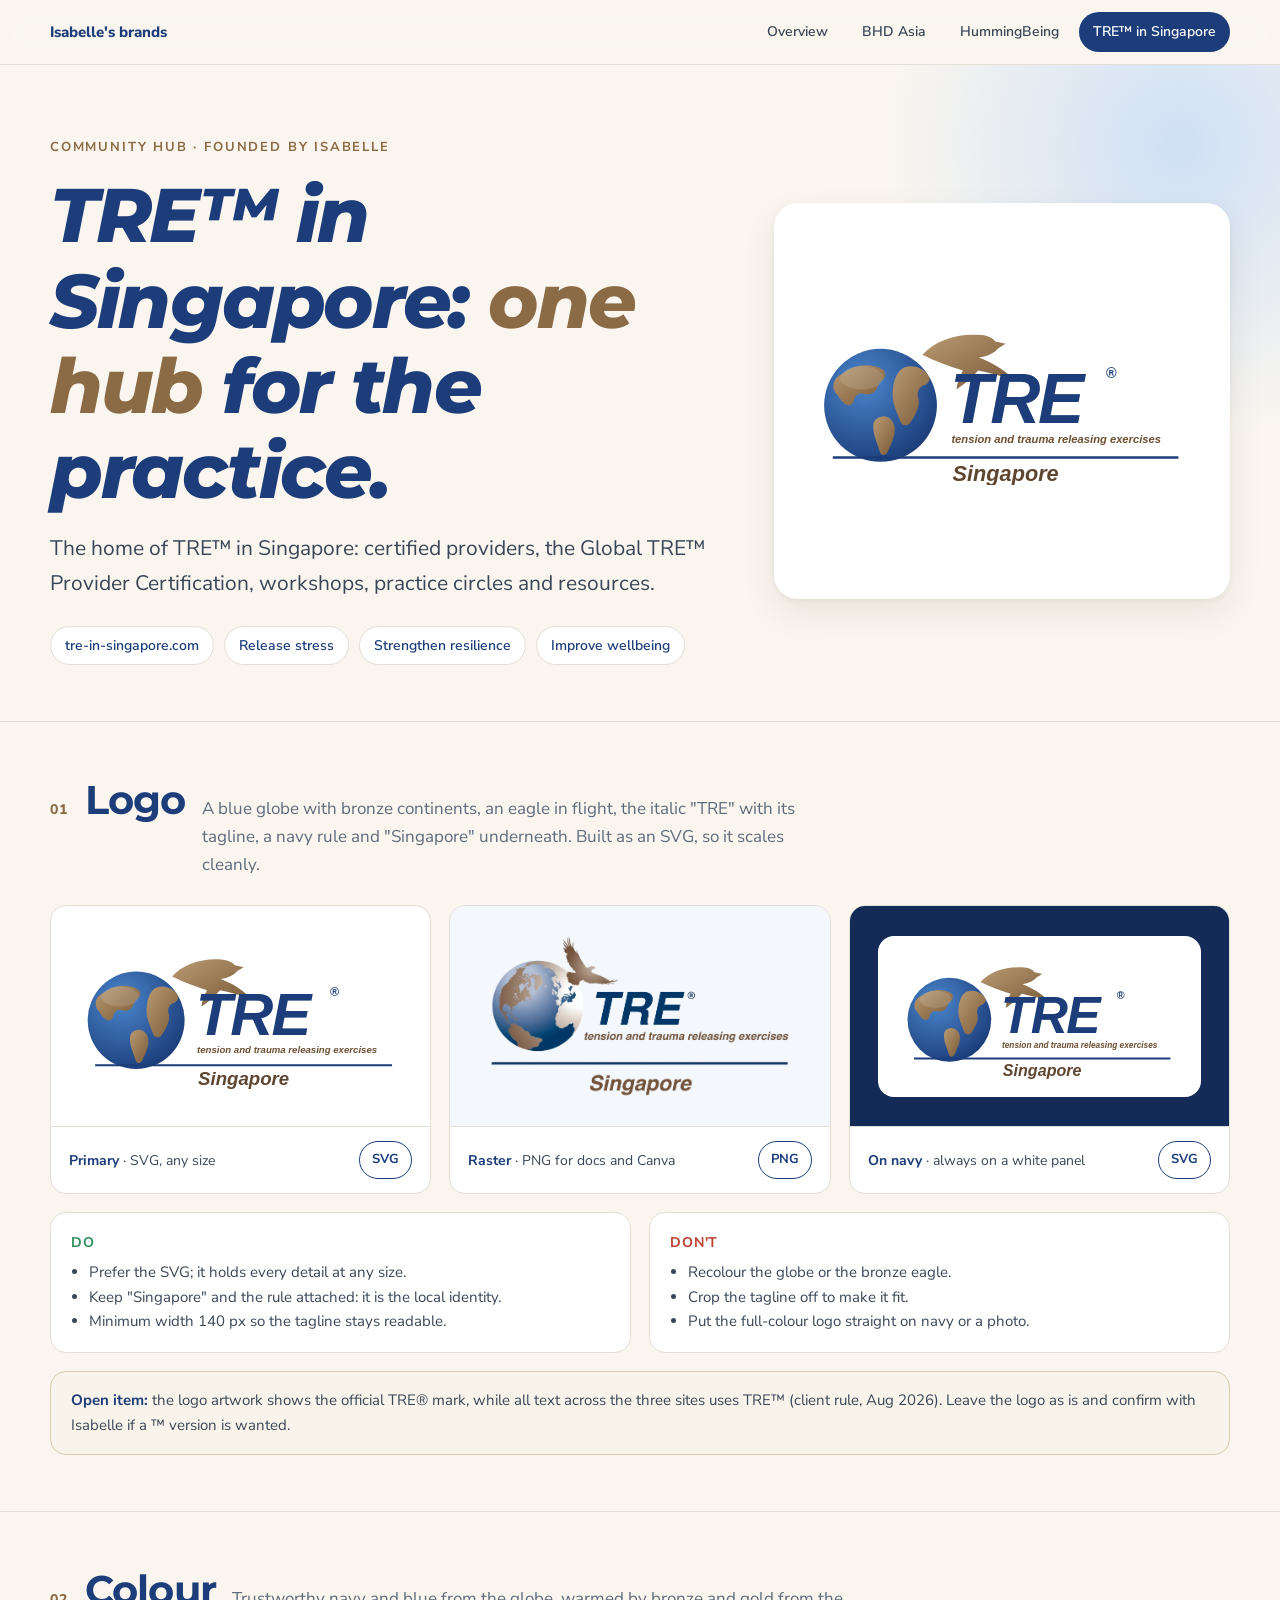
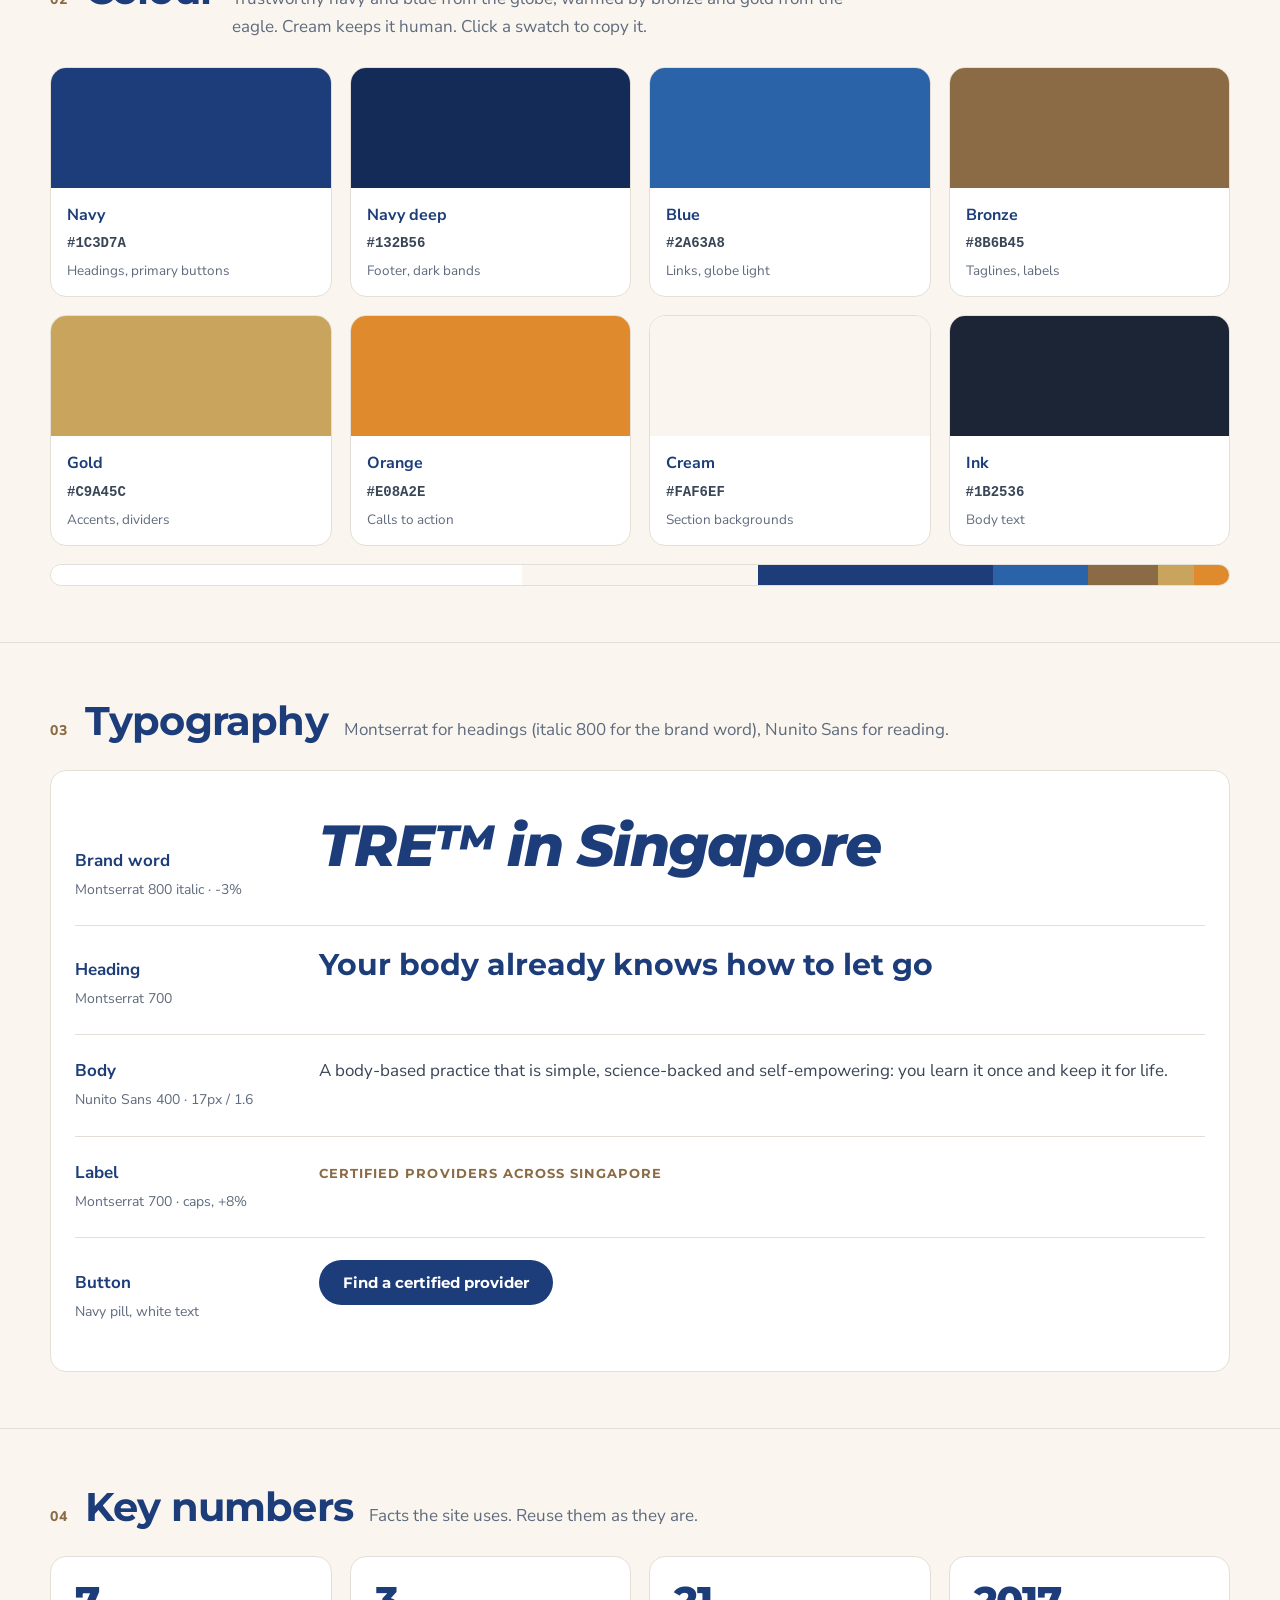
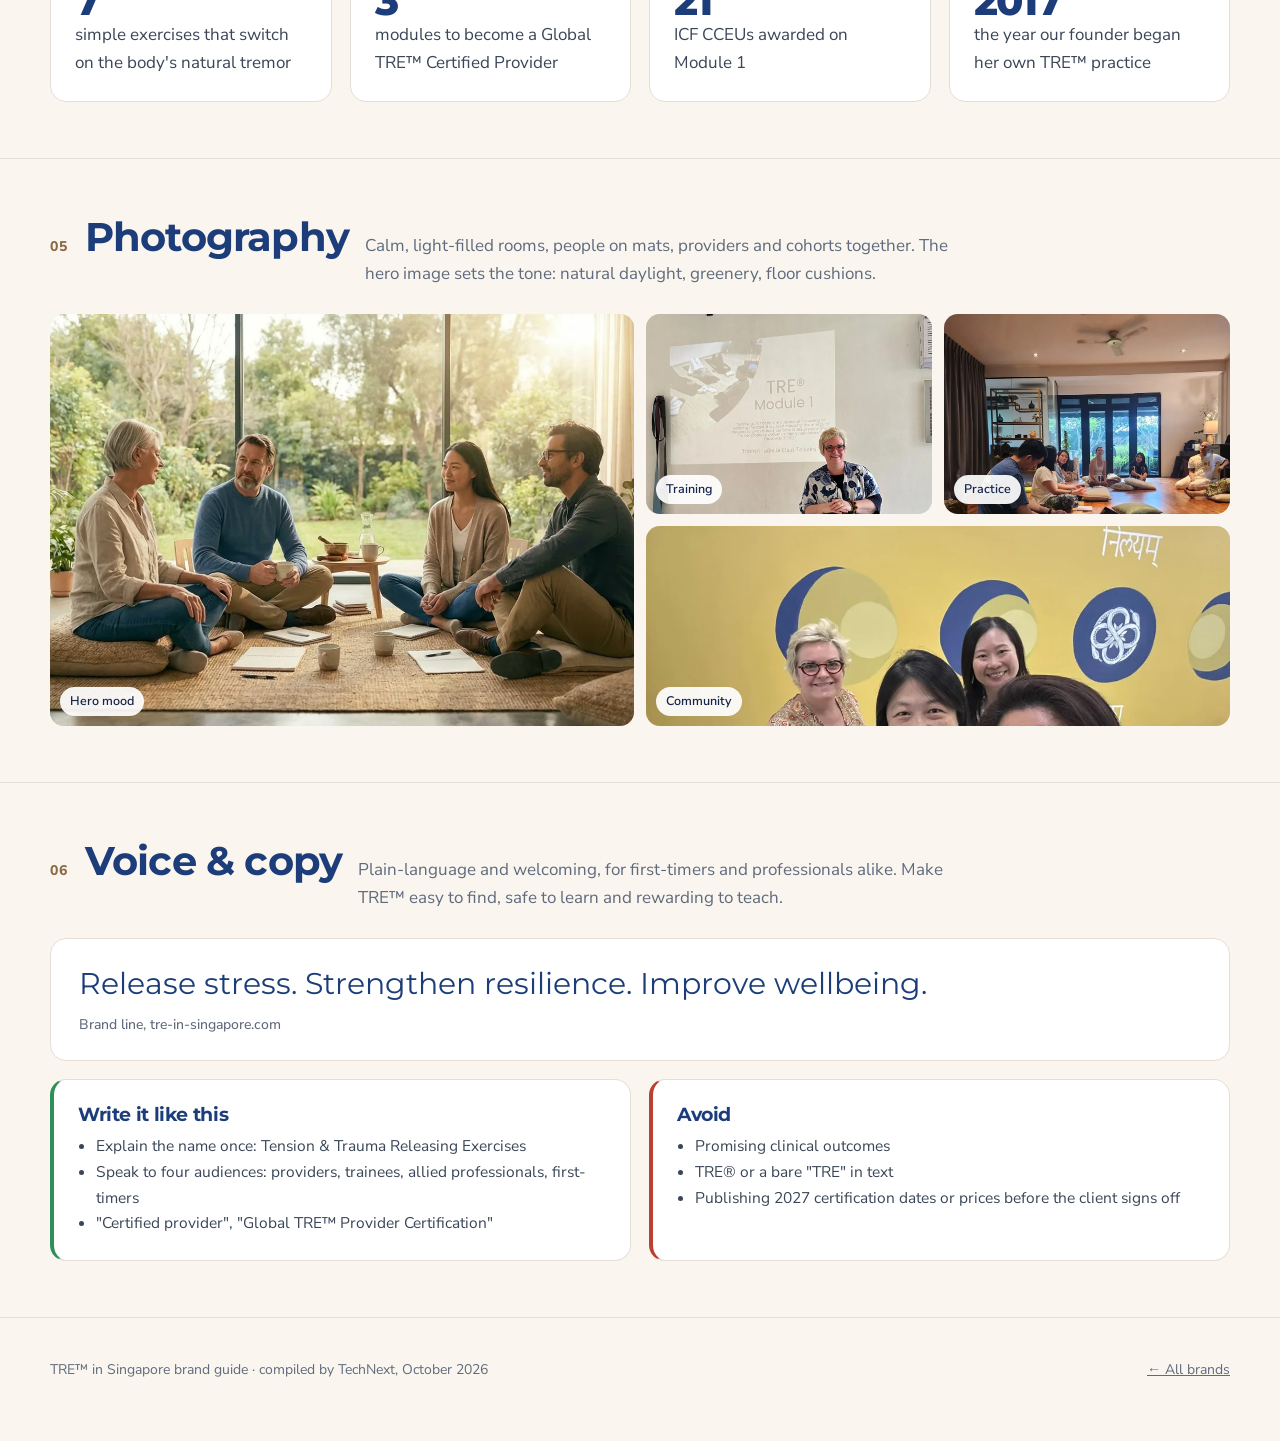
==== tre-singapore.html @ a6d223f9 "Brand guide for BHD Asia, HummingBeing and TRE in Singapore Co-Authored-By: Claude Opus 5.5 <noreply" ====
<!doctype html>
<html lang="en"><head>
<meta charset="utf-8"><meta name="viewport" content="width=device-width,initial-scale=1"><meta name="color-scheme" content="light">
<meta name="robots" content="noindex,nofollow">
<title>TRE in Singapore Brand Guide</title>
<link rel="preconnect" href="https://fonts.googleapis.com"><link rel="preconnect" href="https://fonts.gstatic.com" crossorigin>
<link href="https://fonts.googleapis.com/css2?family=Montserrat:ital,wght@0,600;0,700;0,800;1,700;1,800&family=Nunito+Sans:wght@400;600;700&display=swap" rel="stylesheet">
<link rel="stylesheet" href="assets/guide.css">
<style>
:root{--bg:#faf6ef;--ink:#1c3d7a;--body:#3a4657;--muted:#5f6b7d;--line:#e4dfd6;--accent:#c9a45c;--accent-ink:#8b6b45;--dark:#132b56;--tint:#f4f7fc;
  --font-h:'Montserrat',Arial,sans-serif;--font-b:'Nunito Sans','Segoe UI',sans-serif}
.hero h1{font-style:italic;font-weight:800;letter-spacing:-.03em}
.hero h1 em{font-style:italic;color:#8b6b45}
.hero::before{content:"";position:absolute;width:600px;height:600px;right:-200px;top:-220px;border-radius:50%;background:radial-gradient(#cfe0f5,transparent 70%);z-index:-1}
.stats{display:grid;grid-template-columns:repeat(4,1fr);gap:18px}
.stats .card b{display:block;font:800 40px/1 Montserrat,sans-serif;color:#1c3d7a;letter-spacing:-.03em}
@media (max-width:900px){.stats{grid-template-columns:repeat(2,1fr)}}
</style>
</head><body>
<header class="top"><div class="wrap"><a class="home" href="./">Isabelle's brands</a>
<nav><a href="./">Overview</a><a href="bhdasia">BHD Asia</a><a href="hummingbeing">HummingBeing</a><a href="tre-singapore" aria-current="page">TRE&trade; in Singapore</a></nav></div></header>

<main>
<section class="hero"><div class="wrap hero-grid">
  <div>
    <div class="eyebrow">Community hub &middot; founded by Isabelle</div>
    <h1>TRE&trade; in Singapore: <em>one hub</em> for the practice.</h1>
    <p class="lead">The home of TRE&trade; in Singapore: certified providers, the Global TRE&trade; Provider Certification, workshops, practice circles and resources.</p>
    <div class="facts"><span>tre-in-singapore.com</span><span>Release stress</span><span>Strengthen resilience</span><span>Improve wellbeing</span></div>
  </div>
  <div class="hero-logo"><img src="assets/logos/tre-singapore-logo.svg" alt="TRE in Singapore logo"></div>
</div></section>

<section class="s"><div class="wrap">
  <div class="s-head"><span class="num">01</span><h2>Logo</h2><p>A blue globe with bronze continents, an eagle in flight, the italic "TRE" with its tagline, a navy rule and "Singapore" underneath. Built as an SVG, so it scales cleanly.</p></div>
  <div class="grid g3">
    <div class="logo-tile reveal"><div class="stage"><img src="assets/logos/tre-singapore-logo.svg" alt=""></div><div class="meta"><span><b>Primary</b> &middot; SVG, any size</span><a class="dl" href="assets/logos/tre-singapore-logo.svg" download>SVG</a></div></div>
    <div class="logo-tile reveal"><div class="stage tint"><img src="assets/logos/tre-singapore-logo.png" alt=""></div><div class="meta"><span><b>Raster</b> &middot; PNG for docs and Canva</span><a class="dl" href="assets/logos/tre-singapore-logo.png" download>PNG</a></div></div>
    <div class="logo-tile reveal"><div class="stage dark"><div style="background:#fff;border-radius:16px;padding:18px 22px;width:100%;display:grid;place-items:center"><img src="assets/logos/tre-singapore-logo.svg" alt="" style="max-height:130px"></div></div><div class="meta"><span><b>On navy</b> &middot; always on a white panel</span><a class="dl" href="assets/logos/tre-singapore-logo.svg" download>SVG</a></div></div>
  </div>
  <div class="rules">
    <div class="rule do"><b>Do</b><ul><li>Prefer the SVG; it holds every detail at any size.</li><li>Keep "Singapore" and the rule attached: it is the local identity.</li><li>Minimum width 140 px so the tagline stays readable.</li></ul></div>
    <div class="rule dont"><b>Don't</b><ul><li>Recolour the globe or the bronze eagle.</li><li>Crop the tagline off to make it fit.</li><li>Put the full-colour logo straight on navy or a photo.</li></ul></div>
  </div>
  <p class="note" style="margin-top:18px"><b>Open item:</b> the logo artwork shows the official TRE&reg; mark, while all text across the three sites uses TRE&trade; (client rule, Aug 2026). Leave the logo as is and confirm with Isabelle if a ™ version is wanted.</p>
</div></section>

<section class="s"><div class="wrap">
  <div class="s-head"><span class="num">02</span><h2>Colour</h2><p>Trustworthy navy and blue from the globe, warmed by bronze and gold from the eagle. Cream keeps it human. Click a swatch to copy it.</p></div>
  <div class="grid g4">
    <button class="sw reveal" data-hex="#1c3d7a"><div class="chip"><i>Copy</i></div><div class="info"><b>Navy</b><code>#1C3D7A</code><small>Headings, primary buttons</small></div></button>
    <button class="sw reveal" data-hex="#132b56"><div class="chip"><i>Copy</i></div><div class="info"><b>Navy deep</b><code>#132B56</code><small>Footer, dark bands</small></div></button>
    <button class="sw reveal" data-hex="#2a63a8"><div class="chip"><i>Copy</i></div><div class="info"><b>Blue</b><code>#2A63A8</code><small>Links, globe light</small></div></button>
    <button class="sw reveal" data-hex="#8b6b45"><div class="chip"><i>Copy</i></div><div class="info"><b>Bronze</b><code>#8B6B45</code><small>Taglines, labels</small></div></button>
    <button class="sw reveal" data-hex="#c9a45c"><div class="chip"><i>Copy</i></div><div class="info"><b>Gold</b><code>#C9A45C</code><small>Accents, dividers</small></div></button>
    <button class="sw reveal" data-hex="#e08a2e"><div class="chip"><i>Copy</i></div><div class="info"><b>Orange</b><code>#E08A2E</code><small>Calls to action</small></div></button>
    <button class="sw reveal" data-hex="#faf6ef"><div class="chip"><i>Copy</i></div><div class="info"><b>Cream</b><code>#FAF6EF</code><small>Section backgrounds</small></div></button>
    <button class="sw reveal" data-hex="#1b2536"><div class="chip"><i>Copy</i></div><div class="info"><b>Ink</b><code>#1B2536</code><small>Body text</small></div></button>
  </div>
  <div class="bar" aria-hidden="true"><span style="flex:40;background:#fff"></span><span style="flex:20;background:#faf6ef"></span><span style="flex:20;background:#1c3d7a"></span><span style="flex:8;background:#2a63a8"></span><span style="flex:6;background:#8b6b45"></span><span style="flex:3;background:#c9a45c"></span><span style="flex:3;background:#e08a2e"></span></div>
</div></section>

<section class="s"><div class="wrap">
  <div class="s-head"><span class="num">03</span><h2>Typography</h2><p>Montserrat for headings (italic 800 for the brand word), Nunito Sans for reading.</p></div>
  <div class="card">
    <div class="type-row"><div class="lbl"><b>Brand word</b><small>Montserrat 800 italic &middot; -3%</small></div><div class="spec" style="font:italic 800 clamp(34px,5vw,58px)/1 Montserrat,sans-serif;letter-spacing:-.03em;color:#1c3d7a">TRE&trade; in Singapore</div></div>
    <div class="type-row"><div class="lbl"><b>Heading</b><small>Montserrat 700</small></div><div class="spec" style="font:700 30px/1.15 Montserrat,sans-serif;color:#1c3d7a">Your body already knows how to let go</div></div>
    <div class="type-row"><div class="lbl"><b>Body</b><small>Nunito Sans 400 &middot; 17px / 1.6</small></div><div class="spec" style="font:400 17px/1.6 'Nunito Sans',sans-serif;color:var(--body)">A body-based practice that is simple, science-backed and self-empowering: you learn it once and keep it for life.</div></div>
    <div class="type-row"><div class="lbl"><b>Label</b><small>Montserrat 700 &middot; caps, +8%</small></div><div class="spec" style="font:700 13px Montserrat,sans-serif;letter-spacing:.08em;text-transform:uppercase;color:#8b6b45">Certified providers across Singapore</div></div>
    <div class="type-row"><div class="lbl"><b>Button</b><small>Navy pill, white text</small></div><div class="spec"><span style="display:inline-block;background:#1c3d7a;color:#fff;font:700 15px Montserrat,sans-serif;padding:13px 24px;border-radius:999px">Find a certified provider</span></div></div>
  </div>
</div></section>

<section class="s"><div class="wrap">
  <div class="s-head"><span class="num">04</span><h2>Key numbers</h2><p>Facts the site uses. Reuse them as they are.</p></div>
  <div class="stats">
    <div class="card reveal"><b>7</b>simple exercises that switch on the body's natural tremor</div>
    <div class="card reveal"><b>3</b>modules to become a Global TRE&trade; Certified Provider</div>
    <div class="card reveal"><b>21</b>ICF CCEUs awarded on Module 1</div>
    <div class="card reveal"><b>2017</b>the year our founder began her own TRE&trade; practice</div>
  </div>
</div></section>

<section class="s"><div class="wrap">
  <div class="s-head"><span class="num">05</span><h2>Photography</h2><p>Calm, light-filled rooms, people on mats, providers and cohorts together. The hero image sets the tone: natural daylight, greenery, floor cushions.</p></div>
  <div class="photos">
    <figure class="w2 h2 reveal"><img src="assets/photos/tre-sg-hero.webp" alt="Group sitting on floor cushions in a bright room" loading="lazy"><figcaption>Hero mood</figcaption></figure>
    <figure class="reveal"><img src="assets/photos/isabelle-teaching-tre.webp" alt="Isabelle teaching Module 1" loading="lazy"><figcaption>Training</figcaption></figure>
    <figure class="reveal"><img src="assets/photos/tre-module2-group.webp" alt="Practice session" loading="lazy"><figcaption>Practice</figcaption></figure>
    <figure class="w2 reveal"><img src="assets/photos/hb-students-module1.webp" alt="Students after Module 1" loading="lazy"><figcaption>Community</figcaption></figure>
  </div>
</div></section>

<section class="s"><div class="wrap">
  <div class="s-head"><span class="num">06</span><h2>Voice &amp; copy</h2><p>Plain-language and welcoming, for first-timers and professionals alike. Make TRE&trade; easy to find, safe to learn and rewarding to teach.</p></div>
  <blockquote class="reveal">Release stress. Strengthen resilience. Improve wellbeing.<small>Brand line, tre-in-singapore.com</small></blockquote>
  <div class="say" style="margin-top:18px">
    <div class="card yes"><h3>Write it like this</h3><ul><li>Explain the name once: Tension &amp; Trauma Releasing Exercises</li><li>Speak to four audiences: providers, trainees, allied professionals, first-timers</li><li>"Certified provider", "Global TRE&trade; Provider Certification"</li></ul></div>
    <div class="card no"><h3>Avoid</h3><ul><li>Promising clinical outcomes</li><li>TRE&reg; or a bare "TRE" in text</li><li>Publishing 2027 certification dates or prices before the client signs off</li></ul></div>
  </div>
</div></section>
</main>

<footer><div class="wrap"><span>TRE&trade; in Singapore brand guide &middot; compiled by TechNext, October 2026</span><a href="./">&larr; All brands</a></div></footer>
<script src="assets/guide.js"></script>
</body></html>
---- assets/guide.css ----
/* Brand guide shell - each page sets its own brand tokens on :root */
:root{color-scheme:light;--bg:#FFFBF4;--card:#fff;--ink:#14244a;--body:#4f4a45;--muted:#6f6a64;--line:#EFE3D0;--accent:#FFB21A;--accent-ink:#8f5a00;
  --font-h:'Figtree',system-ui,sans-serif;--font-b:'Figtree',system-ui,sans-serif;--r:16px;--shadow:0 2px 6px rgba(40,30,10,.05),0 14px 34px rgba(40,30,10,.08)}
*{box-sizing:border-box;margin:0;padding:0}
html{scroll-behavior:smooth;-webkit-text-size-adjust:100%}
body{background:var(--bg);color:var(--body);font:400 17px/1.65 var(--font-b);overflow-x:clip}
img{max-width:100%;display:block}
a{color:inherit}
h1,h2,h3,h4{font-family:var(--font-h);color:var(--ink);line-height:1.12;letter-spacing:-.02em}
.wrap{width:min(1180px,100% - 32px);margin-inline:auto}

/* top bar */
.top{position:sticky;top:0;z-index:20;background:color-mix(in srgb,var(--bg) 88%,transparent);backdrop-filter:blur(12px);border-bottom:1px solid var(--line)}
.top .wrap{display:flex;align-items:center;gap:20px;min-height:64px}
.top .home{font-weight:800;font-size:15px;text-decoration:none;color:var(--ink);white-space:nowrap}
.top nav{display:flex;gap:6px;margin-left:auto;overflow-x:auto;scrollbar-width:none}
.top nav a{font-size:14px;font-weight:600;text-decoration:none;padding:8px 14px;border-radius:999px;white-space:nowrap;color:var(--body)}
.top nav a[aria-current]{background:var(--ink);color:#fff}
.top nav a:hover:not([aria-current]){background:color-mix(in srgb,var(--accent) 18%,transparent)}

/* hero */
.hero{padding:72px 0 56px;position:relative;overflow:hidden}
.hero .eyebrow{font-size:13px;font-weight:700;letter-spacing:.14em;text-transform:uppercase;color:var(--accent-ink);margin-bottom:14px}
.hero h1{font-size:clamp(40px,6vw,76px);font-weight:800;max-width:14ch}
.hero p.lead{font-size:clamp(18px,2vw,21px);max-width:58ch;margin-top:18px}
.hero-grid{display:grid;grid-template-columns:1.2fr .8fr;gap:40px;align-items:center}
.hero-logo{background:var(--card);border-radius:24px;padding:40px;box-shadow:var(--shadow);display:grid;place-items:center;aspect-ratio:1.15}
.hero-logo img{width:auto;height:auto;max-width:100%;max-height:260px;object-fit:contain}
.facts{display:flex;flex-wrap:wrap;gap:10px;margin-top:26px}
.facts span{background:var(--card);border:1px solid var(--line);border-radius:999px;padding:7px 14px;font-size:14px;font-weight:600;color:var(--ink)}

/* sections */
section.s{padding:56px 0;border-top:1px solid var(--line)}
.s-head{display:flex;align-items:baseline;gap:16px;margin-bottom:26px;flex-wrap:wrap}
.s-head .num{font:800 14px/1 var(--font-b);color:var(--accent-ink);letter-spacing:.1em}
.s-head h2{font-size:clamp(28px,3.4vw,40px)}
.s-head p{flex-basis:100%;max-width:62ch;color:var(--muted)}
.grid{display:grid;gap:18px}
.g2{grid-template-columns:repeat(2,1fr)}.g3{grid-template-columns:repeat(3,1fr)}.g4{grid-template-columns:repeat(4,1fr)}
.card{background:var(--card);border:1px solid var(--line);border-radius:var(--r);padding:24px}
.card h3{font-size:19px;margin-bottom:8px}
.card p,.card li{font-size:15.5px}
.card ul{padding-left:18px}

/* logos */
.logo-tile{border-radius:var(--r);border:1px solid var(--line);overflow:hidden;background:var(--card)}
.logo-tile .stage{height:220px;display:grid;place-items:center;padding:28px}
.logo-tile .stage{min-height:0}.logo-tile .stage>img{width:auto;height:auto;max-width:100%;max-height:164px;object-fit:contain}.logo-tile .stage>div img{width:auto;height:auto;max-width:100%;max-height:132px!important}
.logo-tile .stage.dark{background:var(--dark,#14244a)}
.logo-tile .stage.tint{background:var(--tint,#FBF3E6)}
.logo-tile .meta{display:flex;justify-content:space-between;align-items:center;gap:10px;padding:14px 18px;border-top:1px solid var(--line);font-size:14px}
.logo-tile .meta b{color:var(--ink)}
.dl{font-weight:700;font-size:13px;text-decoration:none;padding:7px 12px;border-radius:999px;border:1.5px solid var(--ink);color:var(--ink);white-space:nowrap}
.dl:hover{background:var(--ink);color:#fff}
.rules{display:grid;grid-template-columns:repeat(2,1fr);gap:18px;margin-top:18px}
.rule{border-radius:var(--r);padding:18px 20px;font-size:15px;background:var(--card);border:1px solid var(--line)}
.rule b{display:block;margin-bottom:6px;font-size:14px;letter-spacing:.06em;text-transform:uppercase}
.rule.do b{color:#2f8f5b}.rule.dont b{color:#b9412f}
.rule ul{padding-left:18px}

/* colours */
.sw{border-radius:var(--r);overflow:hidden;border:1px solid var(--line);background:var(--card);cursor:pointer;text-align:left;font:inherit;color:inherit;width:100%;transition:transform .16s cubic-bezier(.23,1,.32,1)}
.sw:active{transform:scale(.97)}
.sw .chip{height:120px;position:relative}
.sw .chip i{position:absolute;right:10px;bottom:10px;font-style:normal;font-size:12px;font-weight:700;background:rgba(255,255,255,.92);color:#14244a;padding:4px 9px;border-radius:999px;opacity:0;transition:opacity .16s}
.sw:hover .chip i,.sw.copied .chip i{opacity:1}
.sw .info{padding:14px 16px}
.sw .info b{display:block;color:var(--ink);font-size:16px}
.sw .info code{font:600 14px/1.5 ui-monospace,Consolas,monospace;color:var(--body)}
.sw .info small{display:block;color:var(--muted);font-size:13.5px;margin-top:4px}
.bar{display:flex;height:22px;border-radius:999px;overflow:hidden;margin-top:18px;border:1px solid var(--line)}

/* type */
.type-row{display:grid;grid-template-columns:220px 1fr;gap:24px;padding:22px 0;border-bottom:1px solid var(--line);align-items:baseline}
.type-row:last-child{border-bottom:0}
.type-row .lbl b{display:block;color:var(--ink)}
.type-row .lbl small{color:var(--muted);font-size:14px}
.type-row .spec{color:var(--ink);overflow-wrap:anywhere}

/* photos */
.photos{display:grid;grid-template-columns:repeat(4,1fr);grid-auto-rows:200px;gap:12px}
.photos figure{border-radius:14px;overflow:hidden;position:relative;background:var(--line)}
.photos figure.w2{grid-column:span 2}.photos figure.h2{grid-row:span 2}
.photos img{width:100%;height:100%;object-fit:cover;object-position:center 22%}
.photos figcaption{position:absolute;left:10px;bottom:10px;background:rgba(255,255,255,.92);color:#14244a;font-size:12.5px;font-weight:600;padding:4px 10px;border-radius:999px}

/* voice */
.say{display:grid;grid-template-columns:1fr 1fr;gap:18px}
.say .card.yes{border-left:4px solid #2f8f5b}.say .card.no{border-left:4px solid #b9412f}
blockquote{font-family:var(--font-h);font-size:clamp(22px,2.6vw,30px);color:var(--ink);line-height:1.25;padding:26px 28px;border-radius:var(--r);background:var(--card);border:1px solid var(--line)}
blockquote small{display:block;font:500 14px/1.4 var(--font-b);color:var(--muted);margin-top:12px}

/* misc */
.post{display:grid;grid-template-columns:360px 1fr;gap:32px;align-items:start}
.post img{border-radius:14px;box-shadow:var(--shadow)}
.note{background:color-mix(in srgb,var(--accent) 12%,var(--card));border:1px solid color-mix(in srgb,var(--accent) 35%,var(--line));border-radius:var(--r);padding:16px 20px;font-size:15px}
.note b{color:var(--ink)}
footer{padding:40px 0 60px;border-top:1px solid var(--line);font-size:14px;color:var(--muted)}
footer .wrap{display:flex;justify-content:space-between;gap:16px;flex-wrap:wrap}
.toast{position:fixed;left:50%;bottom:24px;transform:translate(-50%,20px);opacity:0;background:#14244a;color:#fff;padding:10px 18px;border-radius:999px;font-size:14px;font-weight:600;transition:all .2s cubic-bezier(.23,1,.32,1);pointer-events:none;z-index:50}
.toast.on{opacity:1;transform:translate(-50%,0)}
.reveal{opacity:0;transform:translateY(14px);transition:opacity .5s cubic-bezier(.23,1,.32,1),transform .5s cubic-bezier(.23,1,.32,1)}
.reveal.in{opacity:1;transform:none}
@media (prefers-reduced-motion:reduce){.reveal{opacity:1;transform:none;transition:none}html{scroll-behavior:auto}}

@media (max-width:900px){
  .hero-grid,.post,.say,.rules{grid-template-columns:1fr}
  .g3,.g4{grid-template-columns:repeat(2,1fr)}
  .photos{grid-template-columns:repeat(2,1fr);grid-auto-rows:160px}
  .type-row{grid-template-columns:1fr;gap:8px}
  .post img{max-width:360px}
}
@media (max-width:560px){
  .g2,.g3,.g4{grid-template-columns:1fr}
  .hero{padding:44px 0 36px}
  .top .home{display:none}
  .hero-logo{padding:24px}
}
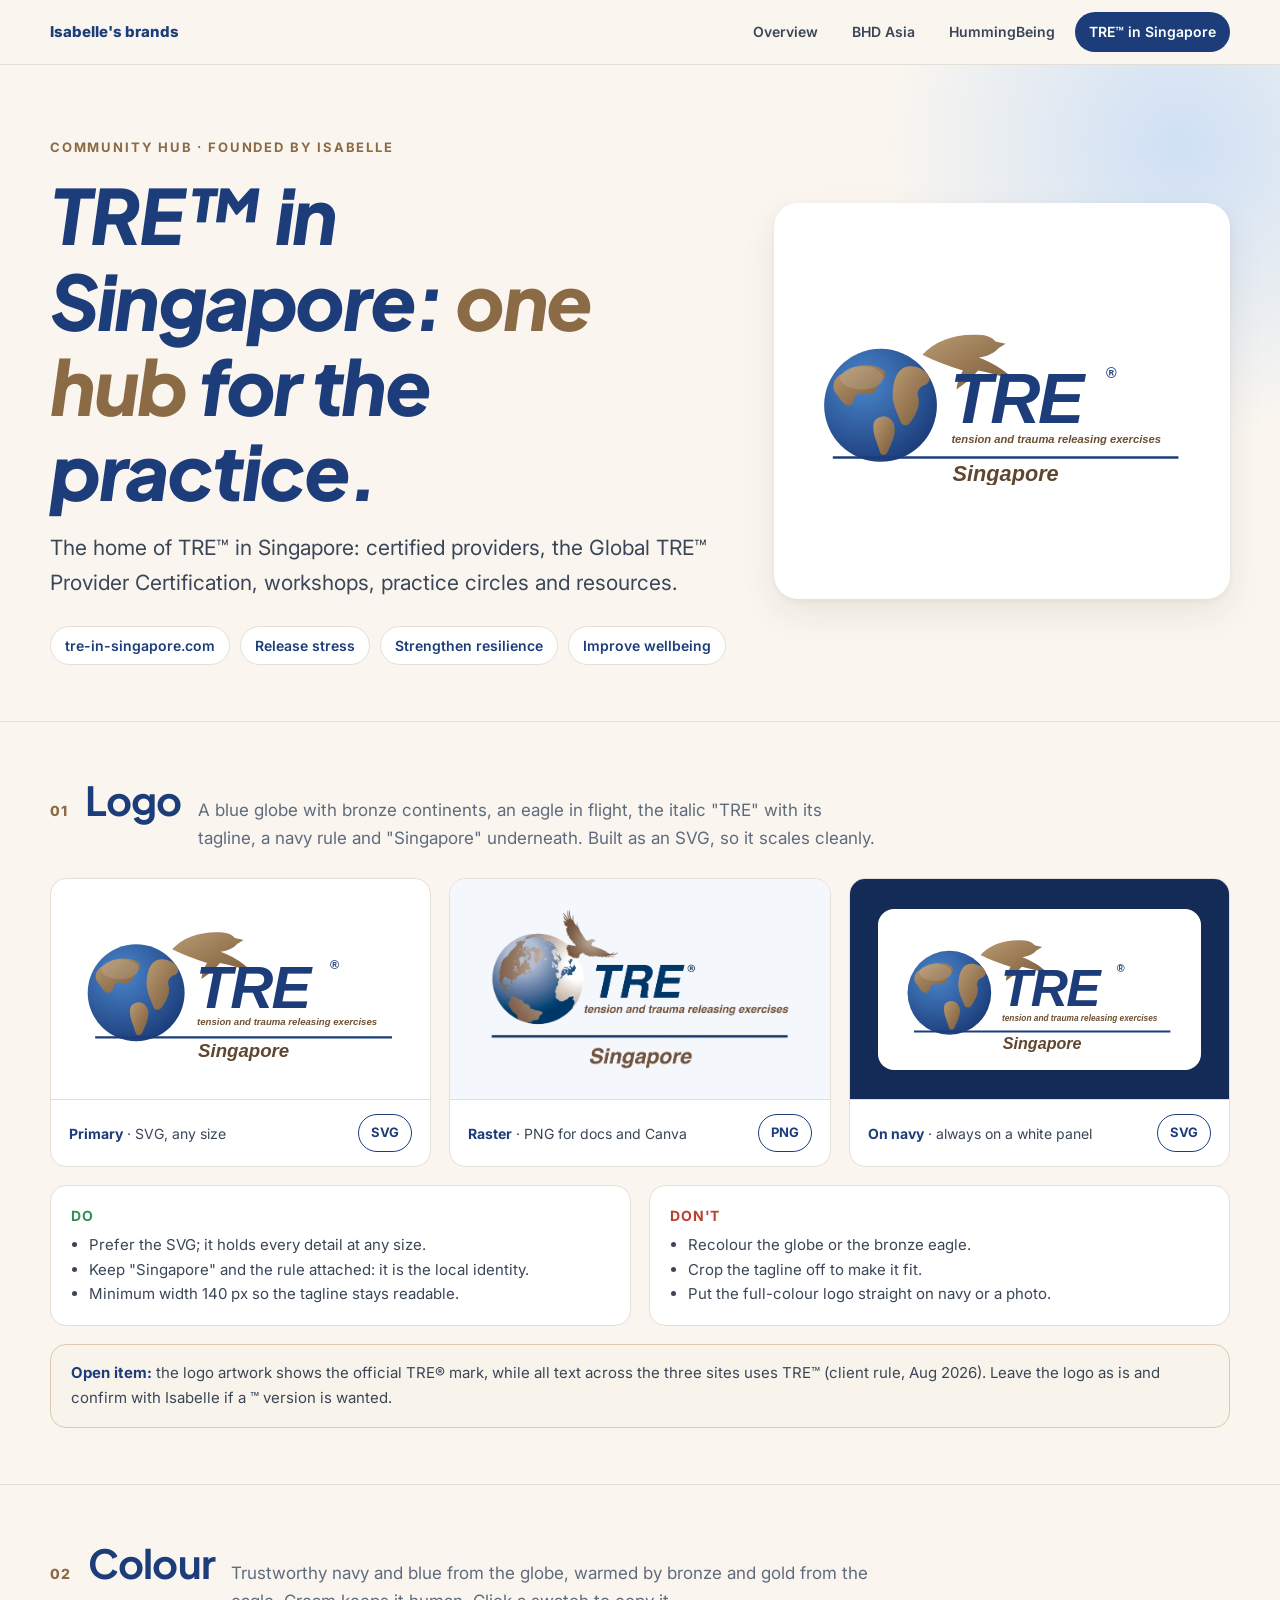
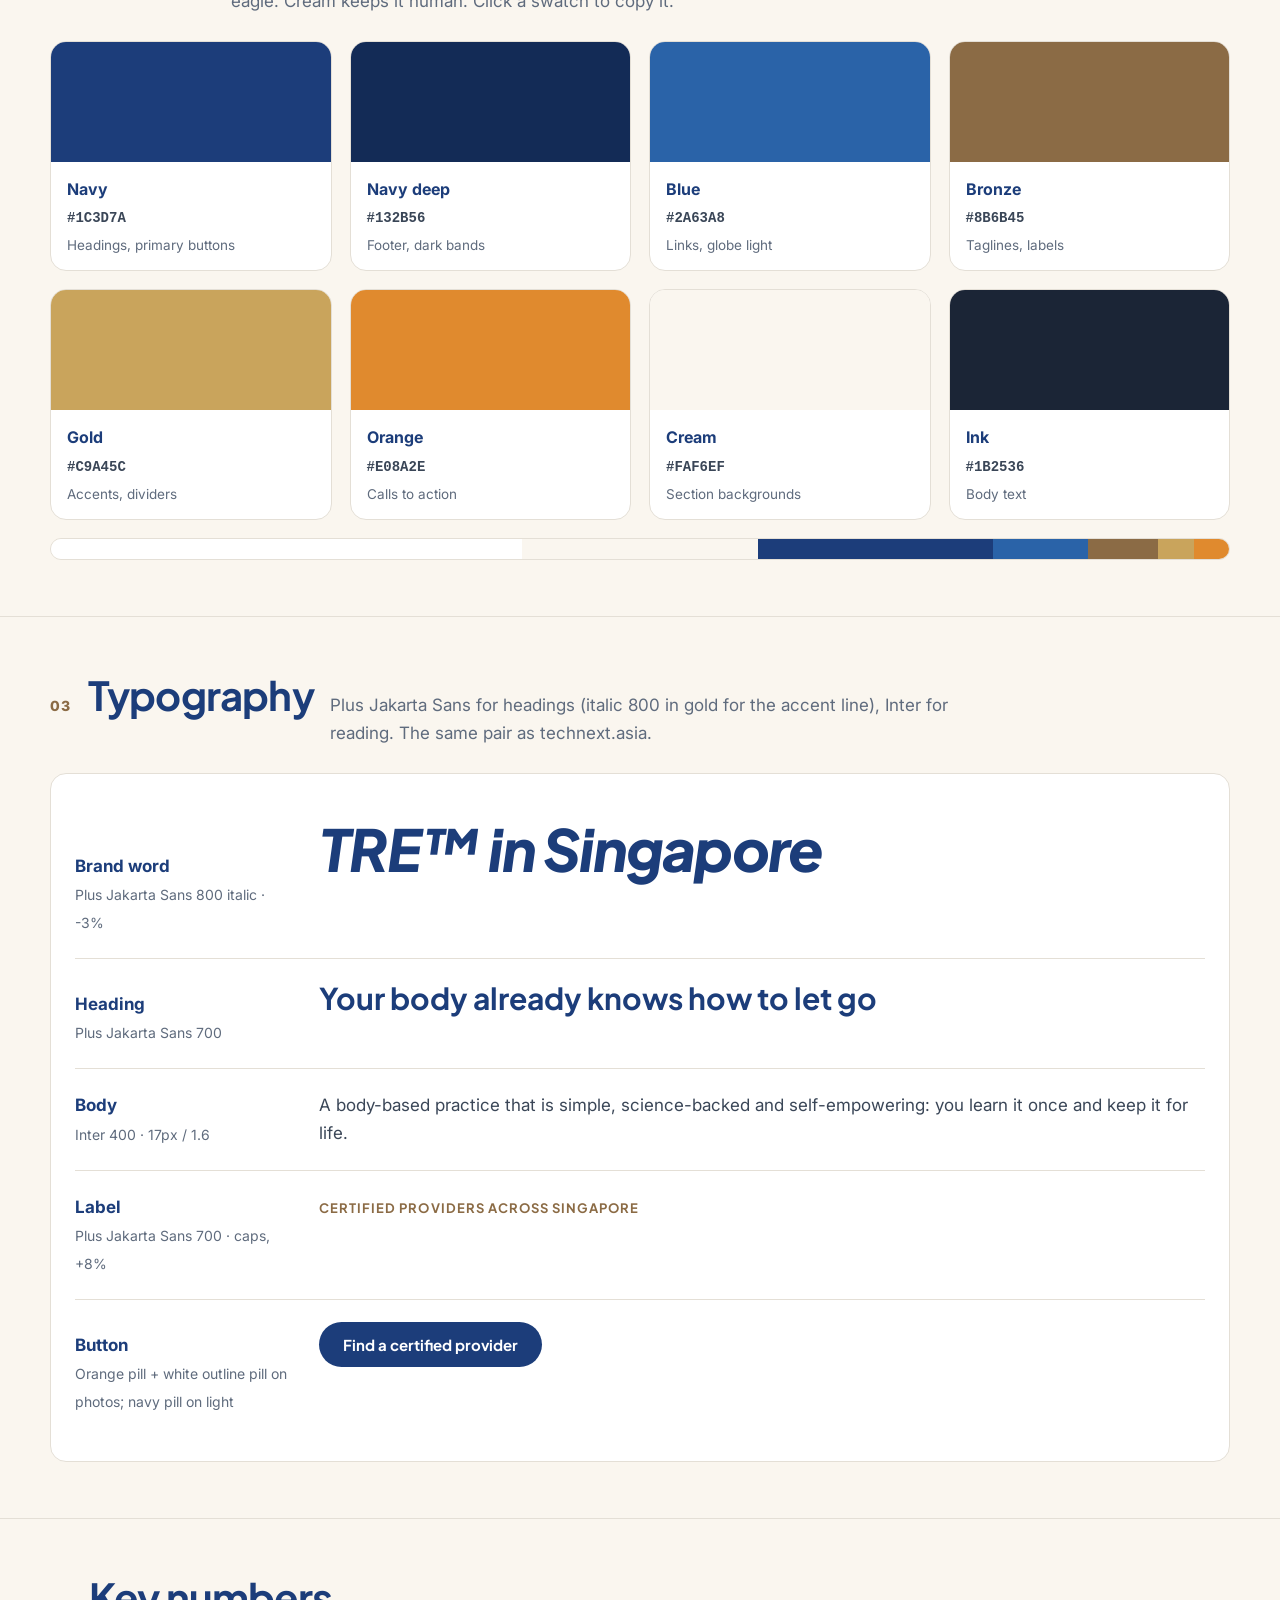
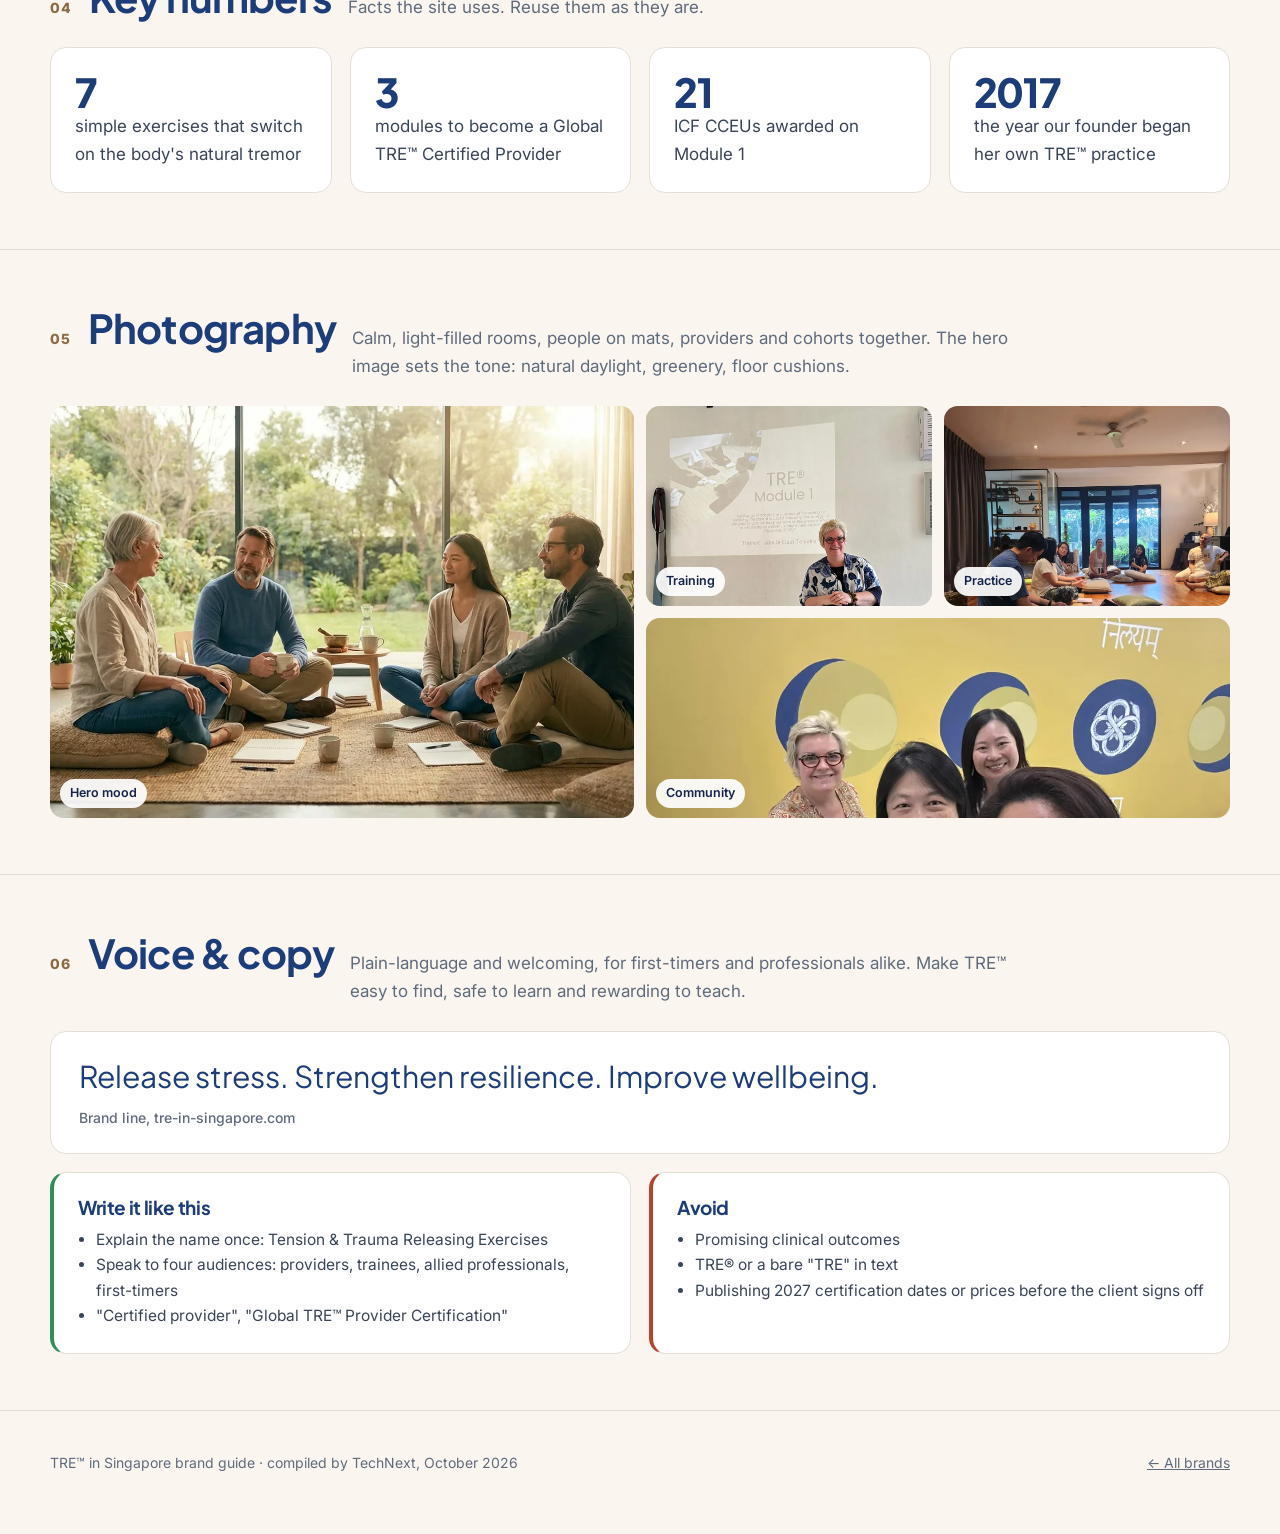
==== commit 35ddca65: "TRE in Singapore: fonts now match the live site (Plus Jakarta Sans + Inter) Co-Authored-By: Claude O" ====
--- a/tre-singapore.html
+++ b/tre-singapore.html
@@ -4,16 +4,16 @@
 <meta name="robots" content="noindex,nofollow">
 <title>TRE in Singapore Brand Guide</title>
 <link rel="preconnect" href="https://fonts.googleapis.com"><link rel="preconnect" href="https://fonts.gstatic.com" crossorigin>
-<link href="https://fonts.googleapis.com/css2?family=Montserrat:ital,wght@0,600;0,700;0,800;1,700;1,800&family=Nunito+Sans:wght@400;600;700&display=swap" rel="stylesheet">
+<link href="https://fonts.googleapis.com/css2?family=Plus+Jakarta+Sans:ital,wght@0,600;0,700;0,800;1,700;1,800&family=Inter:wght@400;500;600;700&display=swap" rel="stylesheet">
 <link rel="stylesheet" href="assets/guide.css">
 <style>
 :root{--bg:#faf6ef;--ink:#1c3d7a;--body:#3a4657;--muted:#5f6b7d;--line:#e4dfd6;--accent:#c9a45c;--accent-ink:#8b6b45;--dark:#132b56;--tint:#f4f7fc;
-  --font-h:'Montserrat',Arial,sans-serif;--font-b:'Nunito Sans','Segoe UI',sans-serif}
+  --font-h:'Plus Jakarta Sans',system-ui,sans-serif;--font-b:Inter,'Segoe UI',sans-serif}
 .hero h1{font-style:italic;font-weight:800;letter-spacing:-.03em}
 .hero h1 em{font-style:italic;color:#8b6b45}
 .hero::before{content:"";position:absolute;width:600px;height:600px;right:-200px;top:-220px;border-radius:50%;background:radial-gradient(#cfe0f5,transparent 70%);z-index:-1}
 .stats{display:grid;grid-template-columns:repeat(4,1fr);gap:18px}
-.stats .card b{display:block;font:800 40px/1 Montserrat,sans-serif;color:#1c3d7a;letter-spacing:-.03em}
+.stats .card b{display:block;font:800 40px/1 'Plus Jakarta Sans',sans-serif;color:#1c3d7a;letter-spacing:-.03em}
 @media (max-width:900px){.stats{grid-template-columns:repeat(2,1fr)}}
 </style>
 </head><body>
@@ -61,13 +61,13 @@
 </div></section>
 
 <section class="s"><div class="wrap">
-  <div class="s-head"><span class="num">03</span><h2>Typography</h2><p>Montserrat for headings (italic 800 for the brand word), Nunito Sans for reading.</p></div>
+  <div class="s-head"><span class="num">03</span><h2>Typography</h2><p>Plus Jakarta Sans for headings (italic 800 in gold for the accent line), Inter for reading. The same pair as technext.asia.</p></div>
   <div class="card">
-    <div class="type-row"><div class="lbl"><b>Brand word</b><small>Montserrat 800 italic &middot; -3%</small></div><div class="spec" style="font:italic 800 clamp(34px,5vw,58px)/1 Montserrat,sans-serif;letter-spacing:-.03em;color:#1c3d7a">TRE&trade; in Singapore</div></div>
-    <div class="type-row"><div class="lbl"><b>Heading</b><small>Montserrat 700</small></div><div class="spec" style="font:700 30px/1.15 Montserrat,sans-serif;color:#1c3d7a">Your body already knows how to let go</div></div>
-    <div class="type-row"><div class="lbl"><b>Body</b><small>Nunito Sans 400 &middot; 17px / 1.6</small></div><div class="spec" style="font:400 17px/1.6 'Nunito Sans',sans-serif;color:var(--body)">A body-based practice that is simple, science-backed and self-empowering: you learn it once and keep it for life.</div></div>
-    <div class="type-row"><div class="lbl"><b>Label</b><small>Montserrat 700 &middot; caps, +8%</small></div><div class="spec" style="font:700 13px Montserrat,sans-serif;letter-spacing:.08em;text-transform:uppercase;color:#8b6b45">Certified providers across Singapore</div></div>
-    <div class="type-row"><div class="lbl"><b>Button</b><small>Navy pill, white text</small></div><div class="spec"><span style="display:inline-block;background:#1c3d7a;color:#fff;font:700 15px Montserrat,sans-serif;padding:13px 24px;border-radius:999px">Find a certified provider</span></div></div>
+    <div class="type-row"><div class="lbl"><b>Brand word</b><small>Plus Jakarta Sans 800 italic &middot; -3%</small></div><div class="spec" style="font:italic 800 clamp(34px,5vw,58px)/1 'Plus Jakarta Sans',sans-serif;letter-spacing:-.03em;color:#1c3d7a">TRE&trade; in Singapore</div></div>
+    <div class="type-row"><div class="lbl"><b>Heading</b><small>Plus Jakarta Sans 700</small></div><div class="spec" style="font:700 30px/1.15 'Plus Jakarta Sans',sans-serif;color:#1c3d7a">Your body already knows how to let go</div></div>
+    <div class="type-row"><div class="lbl"><b>Body</b><small>Inter 400 &middot; 17px / 1.6</small></div><div class="spec" style="font:400 17px/1.6 Inter,sans-serif;color:var(--body)">A body-based practice that is simple, science-backed and self-empowering: you learn it once and keep it for life.</div></div>
+    <div class="type-row"><div class="lbl"><b>Label</b><small>Plus Jakarta Sans 700 &middot; caps, +8%</small></div><div class="spec" style="font:700 13px 'Plus Jakarta Sans',sans-serif;letter-spacing:.08em;text-transform:uppercase;color:#8b6b45">Certified providers across Singapore</div></div>
+    <div class="type-row"><div class="lbl"><b>Button</b><small>Orange pill + white outline pill on photos; navy pill on light</small></div><div class="spec"><span style="display:inline-block;background:#1c3d7a;color:#fff;font:700 15px 'Plus Jakarta Sans',sans-serif;padding:13px 24px;border-radius:999px">Find a certified provider</span></div></div>
   </div>
 </div></section>
 
